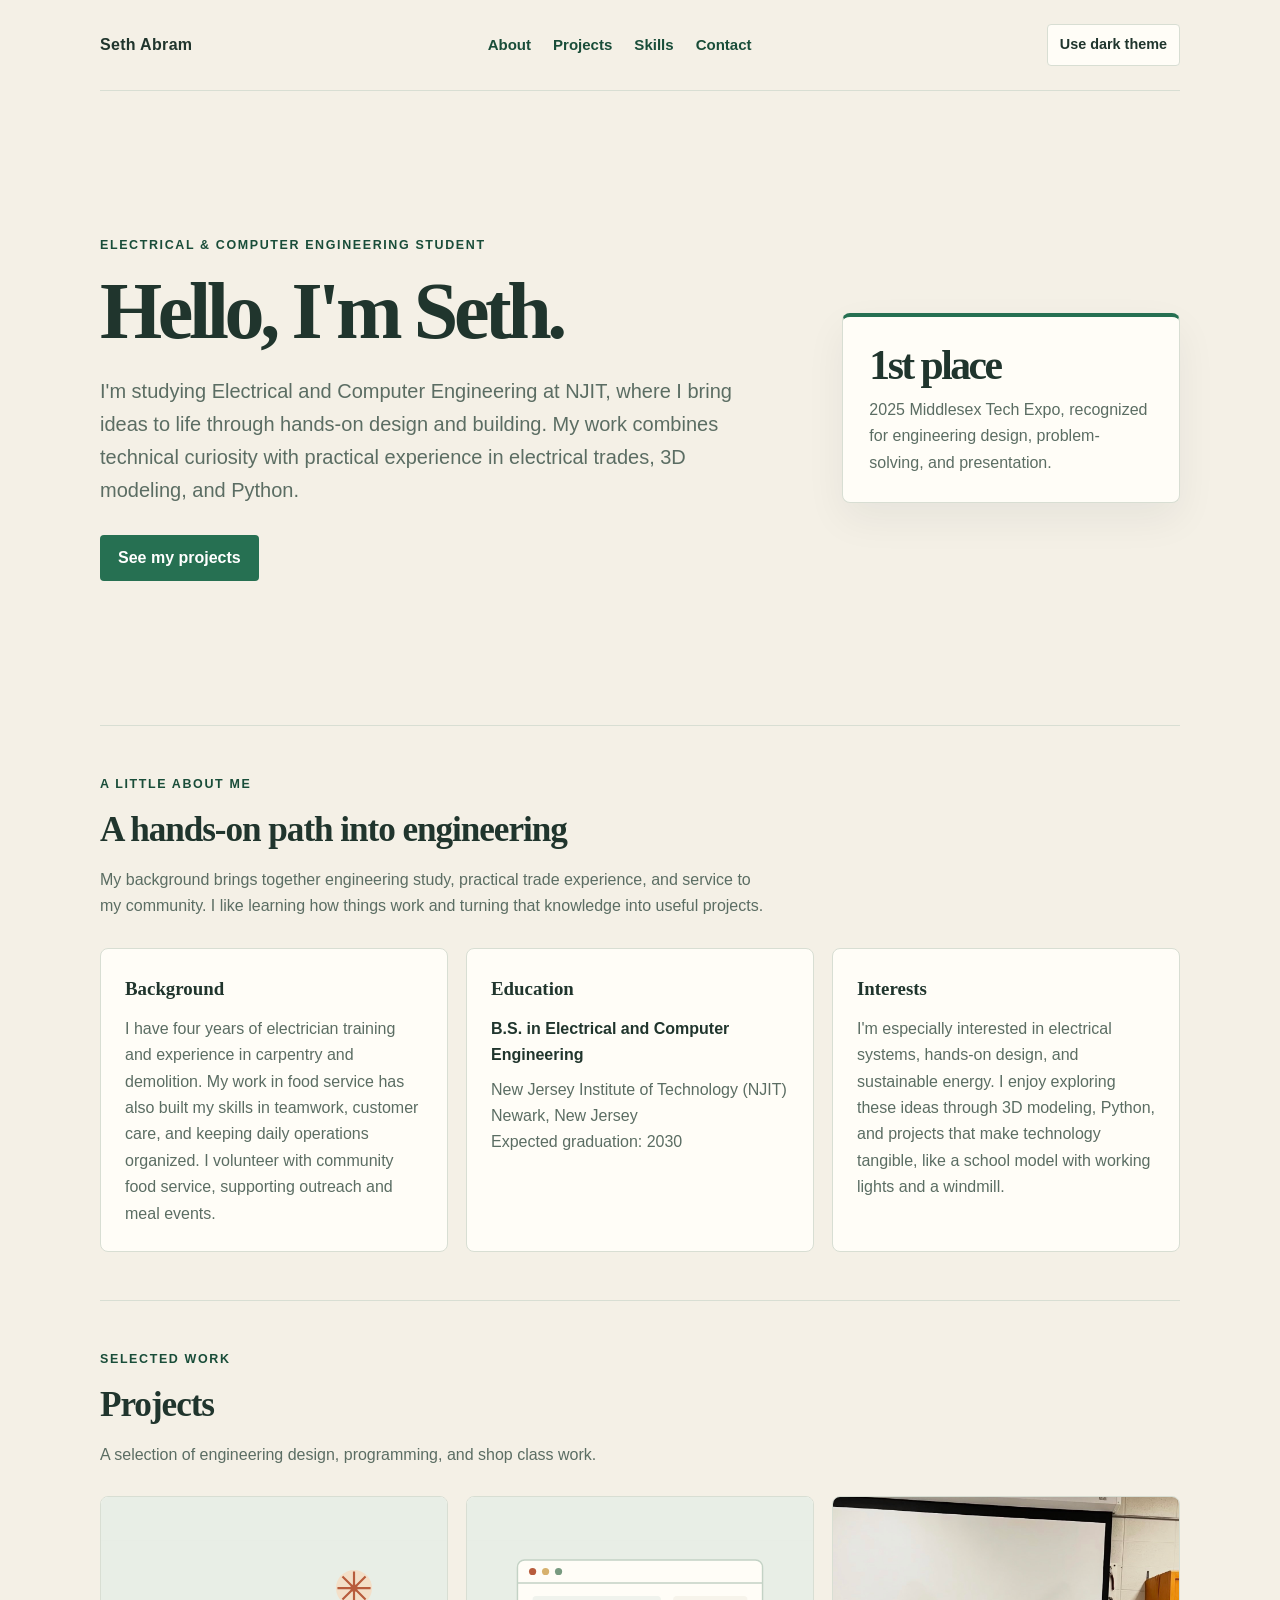
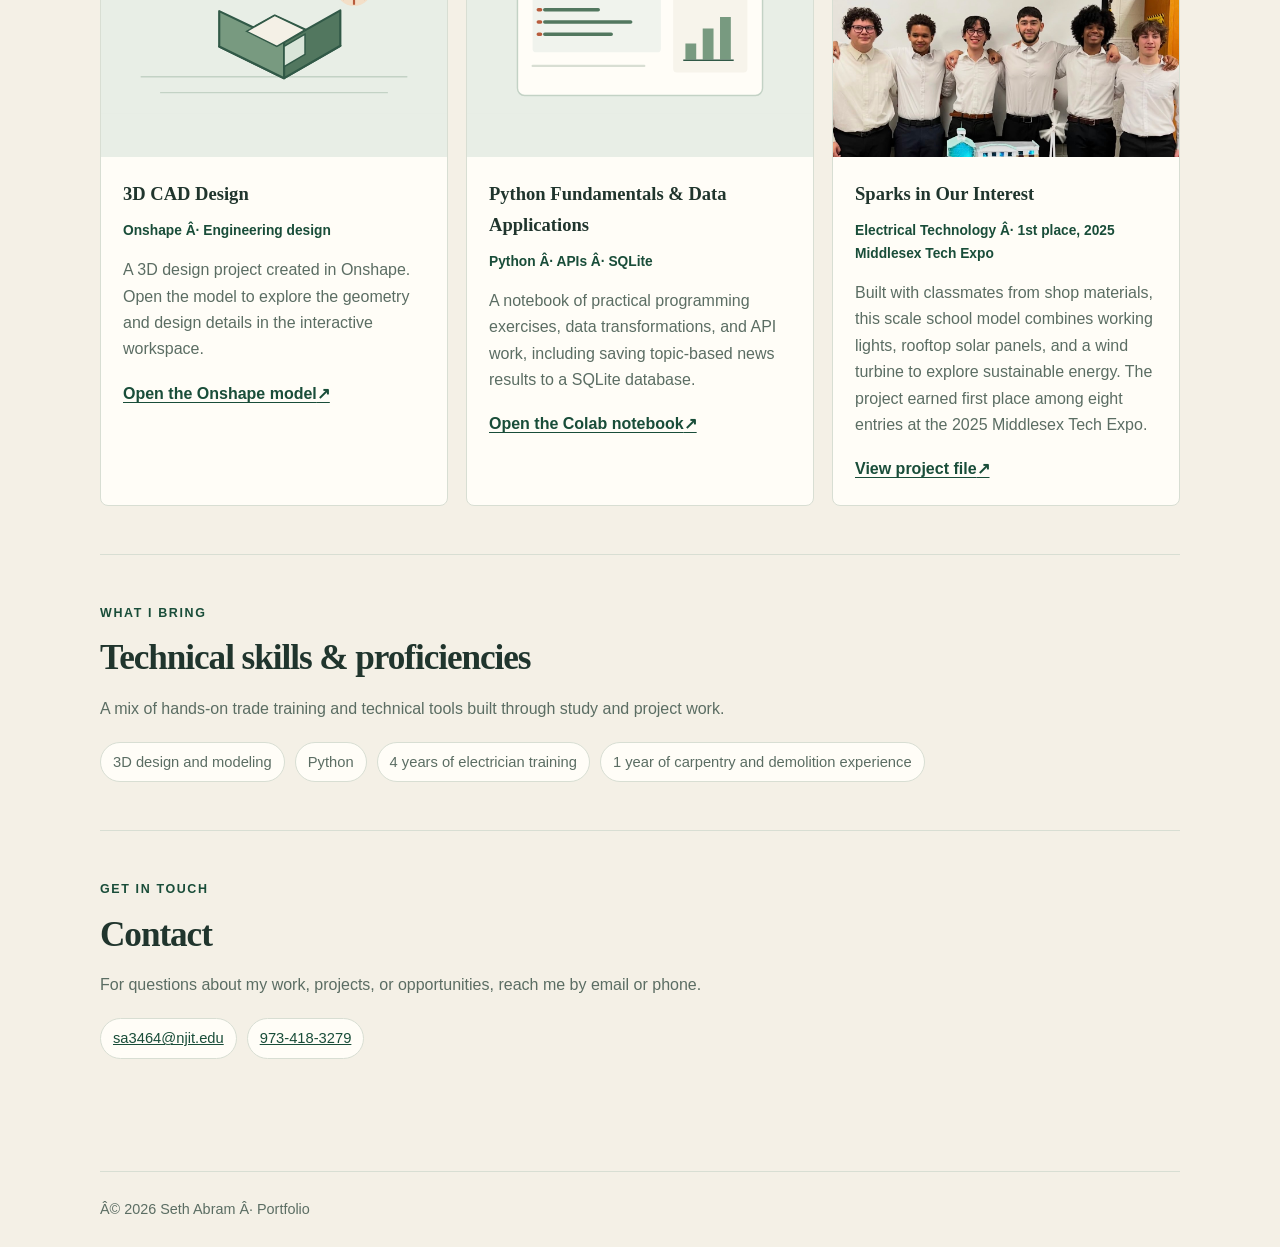
==== index.html @ 4473aa90 "Revert Add dedicated projects page" ====
﻿<!doctype html>
<html lang="en">
<head>
  <meta charset="utf-8">
  <meta name="viewport" content="width=device-width, initial-scale=1">
  <meta name="description" content="Seth Abram's portfolio: electrical and computer engineering, hands-on projects, and community work.">
  <title>Seth Abram | Engineering Portfolio</title>
  <link rel="stylesheet" href="styles.css">
</head>
<body>
  <div class="shell">
    <header>
      <a class="brand" href="#home">Seth Abram</a>
      <button class="menu-toggle" type="button" aria-controls="site-navigation" aria-expanded="false">
        <span class="menu-icon" aria-hidden="true"><span></span><span></span><span></span></span>
        <span class="menu-label">Menu</span>
      </button>
      <nav id="site-navigation" aria-label="Main navigation">
        <a href="#about">About</a>
        <a href="#project">Projects</a>
        <a href="#skills">Skills</a>
        <a href="#contact">Contact</a>
      </nav>
      <button class="theme-toggle" type="button" aria-pressed="false">Use dark theme</button>
    </header>

    <main id="home">
      <section class="hero" aria-labelledby="intro-title">
        <div>
          <p class="eyebrow">Electrical &amp; Computer Engineering Student</p>
          <h1 id="intro-title">Hello, I'm Seth.</h1>
          <p class="lead">I'm studying Electrical and Computer Engineering at NJIT, where I bring ideas to life through hands-on design and building. My work combines technical curiosity with practical experience in electrical trades, 3D modeling, and Python.</p>
          <a class="button" href="#project">See my projects</a>
        </div>
        <aside class="highlight" aria-label="Project award">
          <strong>1st place</strong>
          <p>2025 Middlesex Tech Expo, recognized for engineering design, problem-solving, and presentation.</p>
        </aside>
      </section>

      <section class="section" id="about" aria-labelledby="about-title">
        <p class="eyebrow">A little about me</p>
        <h2 id="about-title">A hands-on path into engineering</h2>
        <p class="section-intro">My background brings together engineering study, practical trade experience, and service to my community. I like learning how things work and turning that knowledge into useful projects.</p>
        <div class="about-grid">
          <article class="about-card">
            <h3>Background</h3>
            <p>I have four years of electrician training and experience in carpentry and demolition. My work in food service has also built my skills in teamwork, customer care, and keeping daily operations organized. I volunteer with community food service, supporting outreach and meal events.</p>
          </article>
          <article class="about-card">
            <h3>Education</h3>
            <p class="detail">B.S. in Electrical and Computer Engineering</p>
            <p>New Jersey Institute of Technology (NJIT)<br>Newark, New Jersey<br>Expected graduation: 2030</p>
          </article>
          <article class="about-card">
            <h3>Interests</h3>
            <p>I'm especially interested in electrical systems, hands-on design, and sustainable energy. I enjoy exploring these ideas through 3D modeling, Python, and projects that make technology tangible, like a school model with working lights and a windmill.</p>
          </article>
        </div>
      </section>

      <section class="section" id="project" aria-labelledby="project-title">
        <p class="eyebrow">Selected work</p>
        <h2 id="project-title">Projects</h2>
        <p class="section-intro">A selection of engineering design, programming, and shop class work.</p>
        <div class="project-grid">
          <article class="project">
            <figure class="project-visual">
              <svg viewBox="0 0 480 240" role="img" aria-labelledby="cad-art-title" xmlns="http://www.w3.org/2000/svg">
                <title id="cad-art-title">Illustrated 3D CAD model preview</title>
                <rect width="480" height="240" fill="#e8eee6"/>
                <path d="M55 189H425M82 211H398" stroke="#c3d2c5" stroke-width="2"/>
                <path d="m164 147 77-43 91 42-78 45z" fill="#b9cbbb" stroke="#315947" stroke-width="3" stroke-linejoin="round"/>
                <path d="m164 147 90 44v-50l-90-43z" fill="#789a80" stroke="#315947" stroke-width="3" stroke-linejoin="round"/>
                <path d="m254 191 78-45v-49l-78 44z" fill="#52775f" stroke="#315947" stroke-width="3" stroke-linejoin="round"/>
                <path d="m202 126 39-22 42 20-39 23z" fill="#f4f0e6" stroke="#315947" stroke-width="2"/>
                <path d="m254 147 29-17v28l-29 17z" fill="#d9e5d9" stroke="#315947" stroke-width="2"/>
                <circle cx="351" cy="66" r="25" fill="#f3dfc8"/>
                <path d="M351 43v46M328 66h46M335 50l32 32M367 50l-32 32" stroke="#b85c3c" stroke-width="3"/>
                <circle cx="351" cy="66" r="5" fill="#b85c3c"/>
              </svg>
            </figure>
            <div class="project-copy">
              <h3>3D CAD Design</h3>
              <span class="tag">Onshape Â· Engineering design</span>
              <p>A 3D design project created in Onshape. Open the model to explore the geometry and design details in the interactive workspace.</p>
              <a class="project-link" href="https://njit.onshape.com/documents/0aea7aea014eb0422e56f4d3/w/9cc1cb31d724f7c63276c599/e/1fc36db1c52118f32a6496ce" target="_blank" rel="noopener noreferrer">Open the Onshape model <span aria-hidden="true">&#8599;</span></a>
            </div>
          </article>

          <article class="project">
            <figure class="project-visual">
              <svg viewBox="0 0 480 240" role="img" aria-labelledby="python-art-title" xmlns="http://www.w3.org/2000/svg">
                <title id="python-art-title">Illustrated Python notebook preview</title>
                <rect width="480" height="240" fill="#e8eee6"/>
                <rect x="70" y="27" width="340" height="188" rx="10" fill="#fffdf7" stroke="#c3d2c5" stroke-width="2"/>
                <path d="M70 59h340" stroke="#c3d2c5" stroke-width="2"/>
                <circle cx="91" cy="43" r="5" fill="#b85c3c"/><circle cx="109" cy="43" r="5" fill="#d7b16d"/><circle cx="127" cy="43" r="5" fill="#789a80"/>
                <rect x="91" y="77" width="178" height="78" rx="5" fill="#f0f3ed"/>
                <path d="M108 96h74M108 113h119M108 130h92" stroke="#52775f" stroke-width="5" stroke-linecap="round"/>
                <path d="M99 96h3M99 113h3M99 130h3" stroke="#b85c3c" stroke-width="5" stroke-linecap="round"/>
                <rect x="286" y="77" width="103" height="106" rx="5" fill="#f7f4eb"/>
                <path d="M303 165v-22h15v22M327 165v-43h15v43M351 165v-59h15v59" fill="#789a80"/>
                <path d="M300 166h70" stroke="#315947" stroke-width="2"/>
                <path d="M91 174h155" stroke="#d8ded3" stroke-width="3" stroke-linecap="round"/>
              </svg>
            </figure>
            <div class="project-copy">
              <h3>Python Fundamentals &amp; Data Applications</h3>
              <span class="tag">Python Â· APIs Â· SQLite</span>
              <p>A notebook of practical programming exercises, data transformations, and API work, including saving topic-based news results to a SQLite database.</p>
              <a class="project-link" href="https://colab.research.google.com/drive/19fRnEFeNv5ZPYm5_3ECFX3wJeFePKDI2" target="_blank" rel="noopener noreferrer">Open the Colab notebook <span aria-hidden="true">&#8599;</span></a>
            </div>
          </article>

          <article class="project">
            <figure class="project-visual">
              <img src="assets/sparks-in-our-interest.jpg" alt="Students standing with their scale school model, which includes working lights, rooftop solar panels, and a wind turbine." loading="lazy" decoding="async">
            </figure>
            <div class="project-copy">
              <h3>Sparks in Our Interest</h3>
              <span class="tag">Electrical Technology Â· 1st place, 2025 Middlesex Tech Expo</span>
              <p>Built with classmates from shop materials, this scale school model combines working lights, rooftop solar panels, and a wind turbine to explore sustainable energy. The project earned first place among eight entries at the 2025 Middlesex Tech Expo.</p>
              <a class="project-link" href="https://drive.google.com/file/d/19LQHEqdbEwi-O47jrmDjEgJBhbJyBkG-/view?usp=sharing" target="_blank" rel="noopener noreferrer">View project file <span aria-hidden="true">&#8599;</span></a>
            </div>
          </article>
        </div>
      </section>
      <section class="section" id="skills" aria-labelledby="skills-title">
        <p class="eyebrow">What I bring</p>
        <h2 id="skills-title">Technical skills &amp; proficiencies</h2>
        <p class="section-intro">A mix of hands-on trade training and technical tools built through study and project work.</p>
        <ul class="skills">
          <li>3D design and modeling</li>
          <li>Python</li>
          <li>4 years of electrician training</li>
          <li>1 year of carpentry and demolition experience</li>
        </ul>
      </section>

      <section class="section" id="contact" aria-labelledby="contact-title">
        <p class="eyebrow">Get in touch</p>
        <h2 id="contact-title">Contact</h2>
        <p class="section-intro">For questions about my work, projects, or opportunities, reach me by email or phone.</p>
        <ul class="skills" aria-label="Contact details">
          <li><a href="mailto:sa3464@njit.edu">sa3464@njit.edu</a></li>
          <li><a href="tel:+19734183279">973-418-3279</a></li>
        </ul>
      </section>
    </main>

    <footer>
      <p>Â© <span id="year">2026</span> Seth Abram Â· Portfolio</p>
    </footer>
  </div>
  <script>
    const siteHeader = document.querySelector("header");
    const menuToggle = document.querySelector(".menu-toggle");
    const siteNavigation = document.getElementById("site-navigation");
    const menuLabel = document.querySelector(".menu-label");
    const themeToggle = document.querySelector(".theme-toggle");
    const root = document.documentElement;
    const mobileLayout = window.matchMedia("(max-width: 720px)");

    document.getElementById("year").textContent = new Date().getFullYear();

    siteHeader.classList.add("menu-enhanced");
    menuToggle.addEventListener("click", () => {
      const isOpen = siteHeader.classList.toggle("menu-open");
      menuToggle.setAttribute("aria-expanded", String(isOpen));
      menuLabel.textContent = isOpen ? "Close menu" : "Menu";
    });
    siteNavigation.addEventListener("click", (event) => {
      if (event.target.closest("a") && mobileLayout.matches) {
        siteHeader.classList.remove("menu-open");
        menuToggle.setAttribute("aria-expanded", "false");
        menuLabel.textContent = "Menu";
        menuToggle.focus();
      }
    });
    document.addEventListener("keydown", (event) => {
      if (event.key === "Escape" && siteHeader.classList.contains("menu-open")) {
        siteHeader.classList.remove("menu-open");
        menuToggle.setAttribute("aria-expanded", "false");
        menuLabel.textContent = "Menu";
        menuToggle.focus();
      }
    });

    const setTheme = (theme) => {
      const isDark = theme === "dark";
      root.dataset.theme = isDark ? "dark" : "light";
      themeToggle.setAttribute("aria-pressed", String(isDark));
      themeToggle.textContent = isDark ? "Use light theme" : "Use dark theme";
    };
    try {
      const savedTheme = localStorage.getItem("portfolio-theme");
      if (savedTheme === "dark" || savedTheme === "light") setTheme(savedTheme);
    } catch {
      // Theme switching still works when browser storage is unavailable.
    }
    themeToggle.addEventListener("click", () => {
      const nextTheme = root.dataset.theme === "dark" ? "light" : "dark";
      setTheme(nextTheme);
      try {
        localStorage.setItem("portfolio-theme", nextTheme);
      } catch {
        // Keep the selected theme for this page view if storage is unavailable.
      }
    });
  </script>
</body>
</html>
---- styles.css ----
﻿    :root {
      color-scheme: light;
      --paper: #f4f0e6;
      --ink: #20352d;
      --muted: #5b6d63;
      --accent: #267052;
      --accent-dark: #194d39;
      --line: #d8ded3;
      --card: #fffdf7;
      --focus: #98472e;
      font-family: Arial, Helvetica, sans-serif;
    }

    * { box-sizing: border-box; }

    html { scroll-behavior: smooth; }

    body {
      margin: 0;
      background: var(--paper);
      color: var(--ink);
      line-height: 1.65;
    }

    a { color: var(--accent-dark); }
    a:hover { color: var(--focus); }
    a:focus-visible { outline: 3px solid var(--focus); outline-offset: 4px; }

    .shell { width: min(1080px, calc(100% - 40px)); margin-inline: auto; }

    header {
      display: flex;
      align-items: center;
      justify-content: space-between;
      gap: 24px;
      padding-block: 24px;
      border-bottom: 1px solid var(--line);
    }

    .brand {
      color: var(--ink);
      font-size: 1rem;
      font-weight: 750;
      letter-spacing: .02em;
      text-decoration: none;
    }

    nav { display: flex; flex-wrap: wrap; gap: 22px; }
    nav a { font-size: .94rem; font-weight: 650; text-decoration: none; }

    main { padding-bottom: 64px; }

    .hero {
      display: grid;
      grid-template-columns: minmax(0, 1.45fr) minmax(220px, .75fr);
      align-items: center;
      gap: clamp(36px, 7vw, 92px);
      padding-block: clamp(72px, 12vw, 144px);
    }

    .eyebrow {
      margin: 0 0 14px;
      color: var(--accent-dark);
      font-size: .78rem;
      font-weight: 800;
      letter-spacing: .13em;
      text-transform: uppercase;
    }

    h1, h2, h3, p { margin-top: 0; }
    h1, h2, h3, .highlight strong { font-family: Georgia, "Times New Roman", serif; }
    h1 { max-width: 740px; margin-bottom: 22px; font-size: clamp(2.5rem, 7vw, 5rem); line-height: 1.04; letter-spacing: -.055em; }
    h2 { margin-bottom: 16px; font-size: clamp(1.6rem, 3vw, 2.2rem); line-height: 1.2; letter-spacing: -.03em; }
    .lead { max-width: 680px; margin-bottom: 28px; color: var(--muted); font-size: clamp(1.08rem, 2vw, 1.25rem); }

    .button {
      display: inline-flex;
      align-items: center;
      min-height: 46px;
      padding: 10px 18px;
      border-radius: 4px;
      background: var(--accent);
      color: white;
      font-weight: 700;
      text-decoration: none;
    }

    .button:hover { background: var(--accent-dark); color: white; }

    .highlight {
      padding: 26px;
      border: 1px solid var(--line);
      border-top: 4px solid var(--accent);
      border-radius: 8px;
      background: var(--card);
      box-shadow: 0 16px 40px rgb(23 42 53 / 6%);
    }

    .highlight strong { display: block; margin-bottom: 8px; font-size: 2.6rem; line-height: 1.1; letter-spacing: -.06em; }
    .highlight p { margin-bottom: 0; color: var(--muted); }

    .section { padding-block: 48px; border-top: 1px solid var(--line); }
    .section-intro { max-width: 670px; color: var(--muted); }

    .about-grid {
      display: grid;
      grid-template-columns: repeat(3, minmax(0, 1fr));
      gap: 18px;
      margin-top: 28px;
    }

    .about-card {
      padding: 24px;
      border: 1px solid var(--line);
      border-radius: 8px;
      background: var(--card);
    }

    .about-card h3 { margin-bottom: 12px; font-size: 1.18rem; }
    .about-card p { margin-bottom: 0; color: var(--muted); }
    .about-card .detail { margin-bottom: 8px; color: var(--ink); font-weight: 700; }

    .project-grid {
      display: grid;
      grid-template-columns: repeat(3, minmax(0, 1fr));
      gap: 18px;
      margin-top: 28px;
    }

    .project {
      overflow: hidden;
      border: 1px solid var(--line);
      border-radius: 8px;
      background: var(--card);
    }

    .project-visual {
      display: grid;
      height: 260px;
      margin: 0;
      place-items: center;
      overflow: hidden;
      background: #e8eee6;
    }

    .project-visual svg { display: block; width: 100%; height: 100%; }
    .project-visual img { display: block; width: 100%; height: 100%; object-fit: contain; }
    .project-copy { padding: 22px; }
    .project h3 { margin: 0; font-size: 1.16rem; }
    .project p { margin: 14px 0 0; color: var(--muted); }
    .tag { display: inline-block; margin-top: 10px; color: var(--accent-dark); font-size: .86rem; font-weight: 700; }
    .project-link { display: inline-flex; margin-top: 18px; font-weight: 700; text-underline-offset: 3px; }

    .skills { display: flex; flex-wrap: wrap; gap: 10px; margin: 20px 0 0; padding: 0; list-style: none; }
    .skills li { padding: 7px 12px; border: 1px solid var(--line); border-radius: 999px; background: var(--card); color: var(--muted); font-size: .92rem; }

    footer { padding-block: 26px; border-top: 1px solid var(--line); color: var(--muted); font-size: .9rem; }
    footer p { margin: 0; }

    @media (max-width: 720px) {
      header { align-items: flex-start; flex-direction: column; }
      nav { gap: 16px; }
      .hero { grid-template-columns: 1fr; padding-block: 72px; }
      .highlight { max-width: 360px; }
      .about-grid { grid-template-columns: 1fr; }
      .project-grid { grid-template-columns: 1fr; }
    }

    @media (prefers-reduced-motion: reduce) {
      html { scroll-behavior: auto; }
    }

:root[data-theme="dark"] {
  color-scheme: dark;
  --paper: #18231f;
  --ink: #f1eee5;
  --muted: #b3c1b7;
  --accent: #356d50;
  --accent-dark: #bbddc8;
  --line: #3b4a42;
  --card: #222f29;
  --focus: #e89a79;
}


.menu-toggle, .theme-toggle {
  display: inline-flex;
  align-items: center;
  justify-content: center;
  gap: 8px;
  min-height: 42px;
  padding: 8px 12px;
  border: 1px solid var(--line);
  border-radius: 4px;
  background: var(--card);
  color: var(--ink);
  font: inherit;
  font-size: .9rem;
  font-weight: 700;
  cursor: pointer;
}

.menu-toggle { display: none; }
.menu-toggle:hover, .theme-toggle:hover { border-color: var(--accent); }
.menu-icon { display: grid; gap: 4px; width: 17px; }
.menu-icon span { display: block; height: 2px; border-radius: 2px; background: currentColor; }

@media (max-width: 720px) {
  header { align-items: center; flex-direction: row; flex-wrap: wrap; gap: 16px; }
  .menu-enhanced .menu-toggle { display: inline-flex; }
  .menu-enhanced:not(.menu-open) nav { display: none; }
  nav { flex-basis: 100%; flex-direction: column; gap: 0; }
  nav a { padding: 10px 0; border-top: 1px solid var(--line); }
}
button:focus-visible { outline: 3px solid var(--focus); outline-offset: 4px; }
:root[data-theme="dark"] .button:hover { color: var(--paper); }
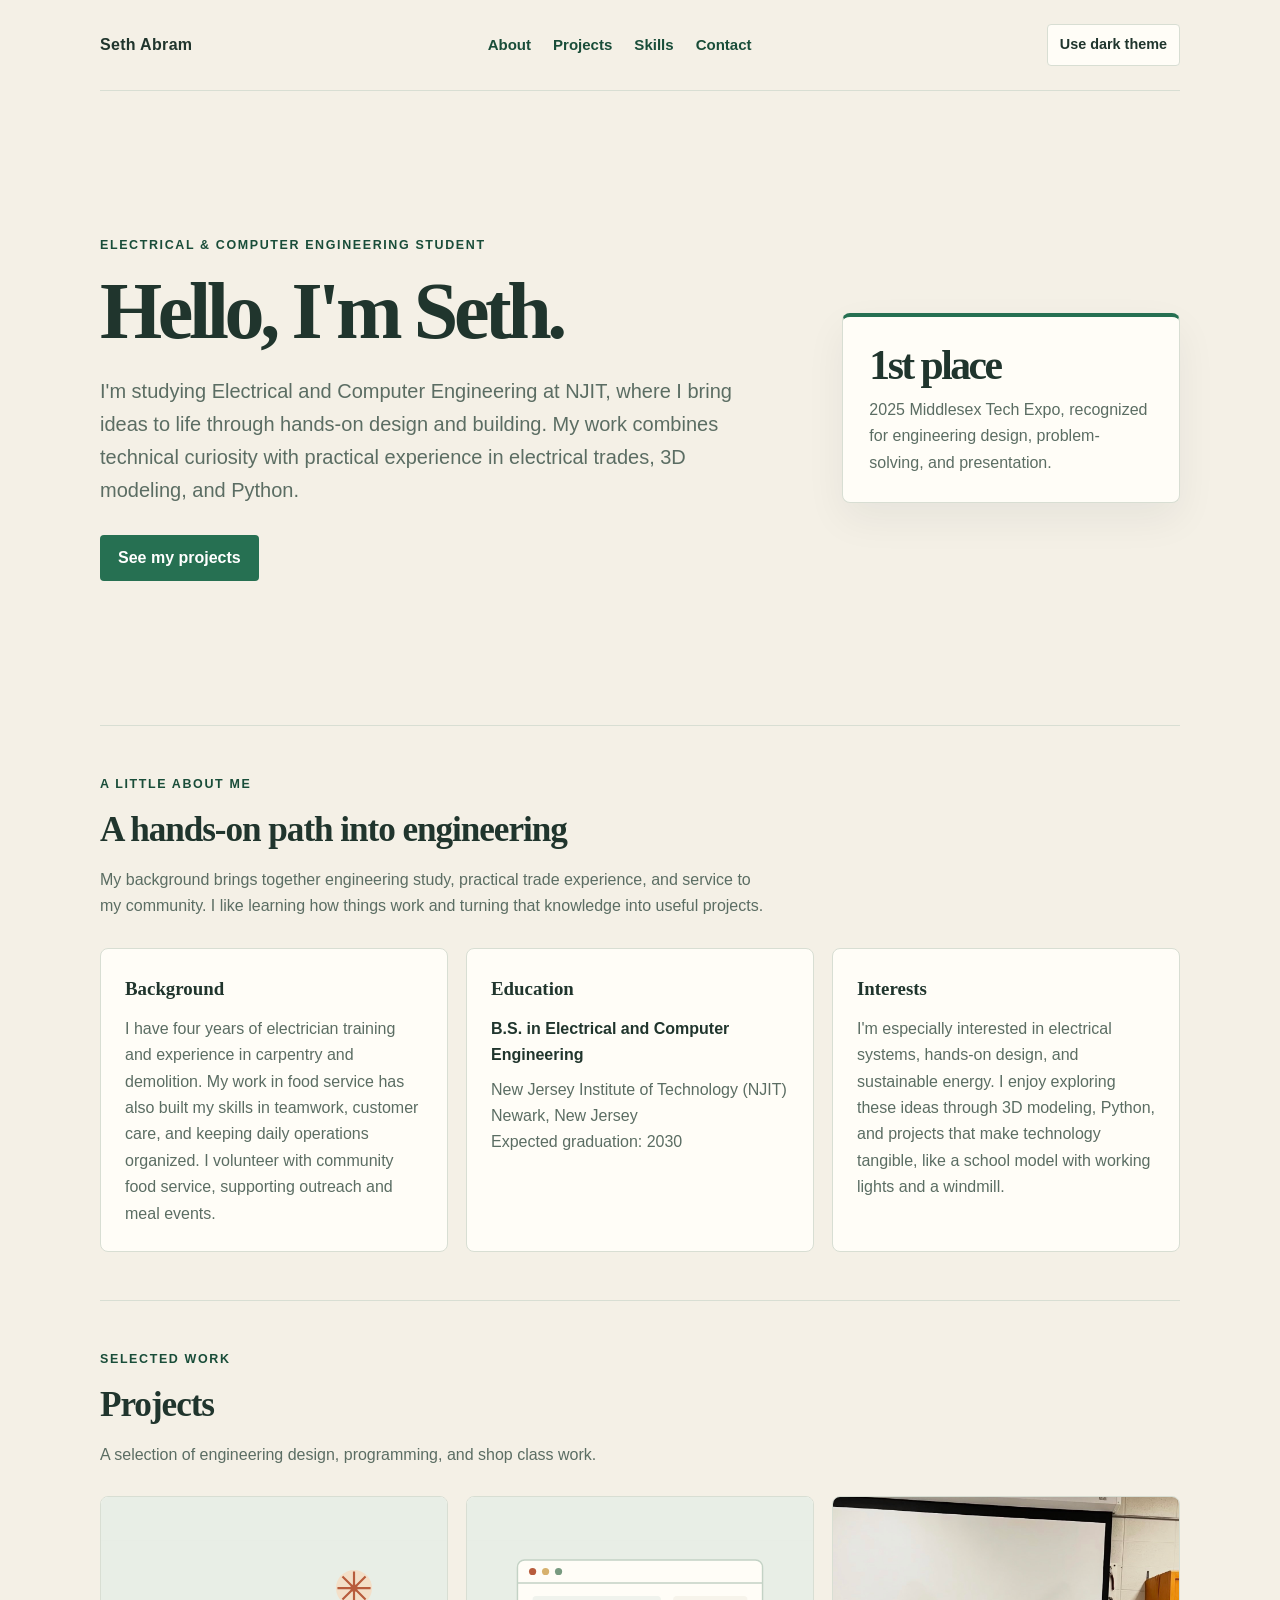
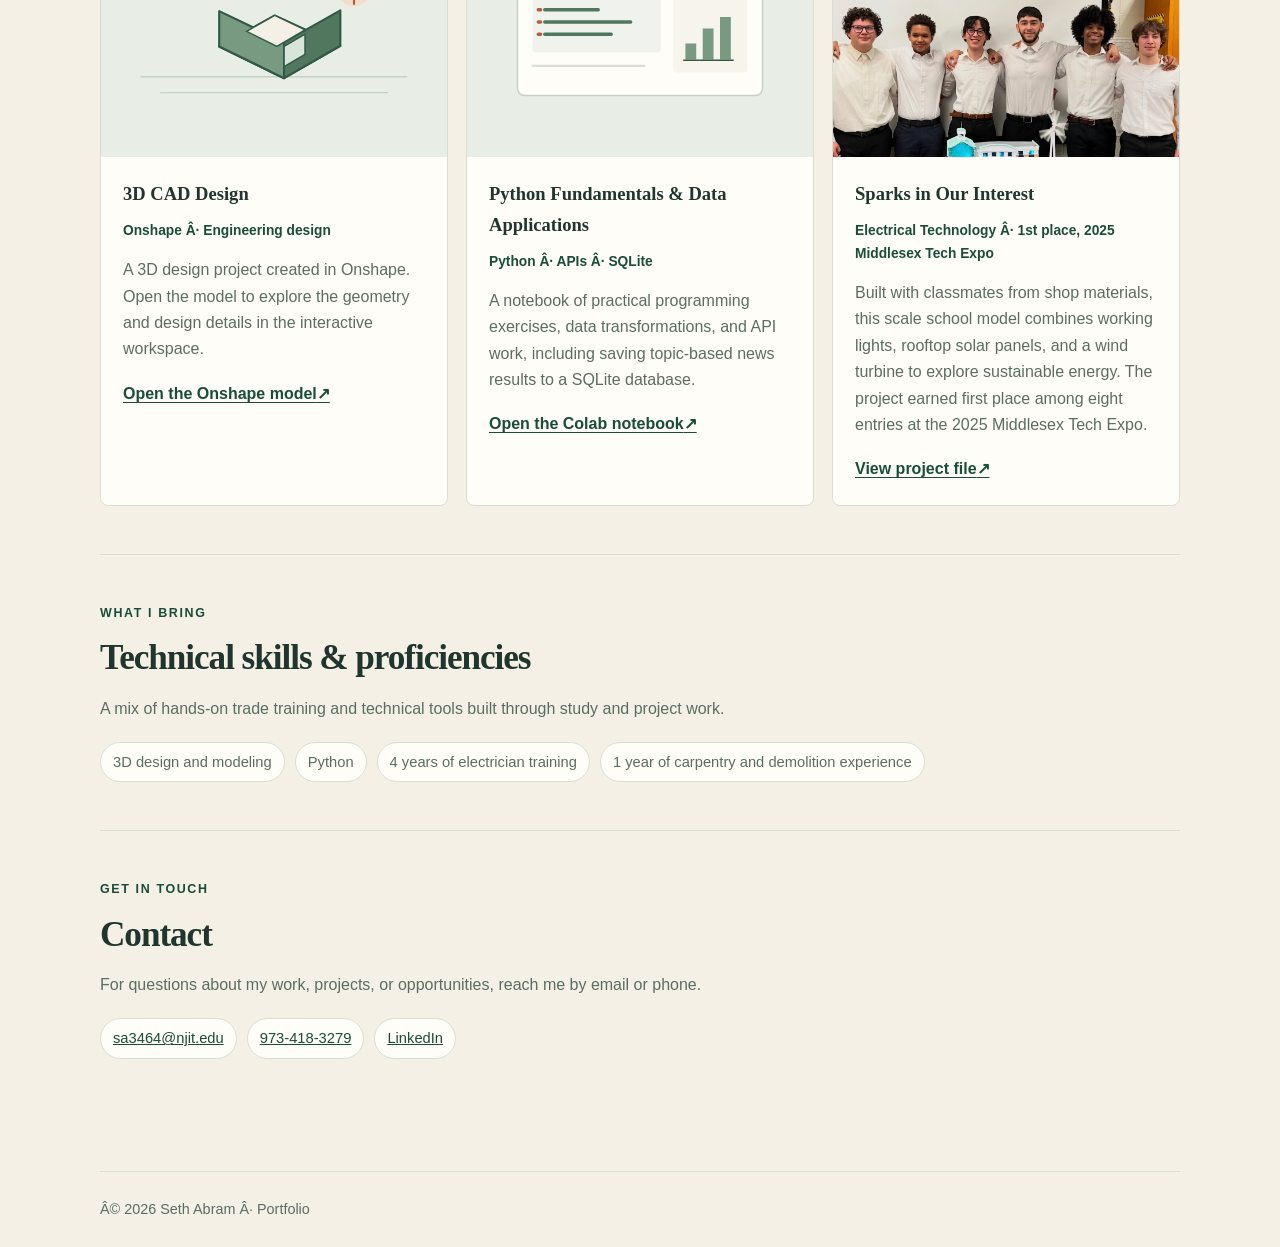
==== commit 5349e61f: "Add LinkedIn contact link" ====
--- a/index.html
+++ b/index.html
@@ -145,6 +145,7 @@
         <ul class="skills" aria-label="Contact details">
           <li><a href="mailto:sa3464@njit.edu">sa3464@njit.edu</a></li>
           <li><a href="tel:+19734183279">973-418-3279</a></li>
+          <li><a href="https://www.linkedin.com/in/seth-abram-7b9298439/" target="_blank" rel="noopener noreferrer">LinkedIn</a></li>
         </ul>
       </section>
     </main>
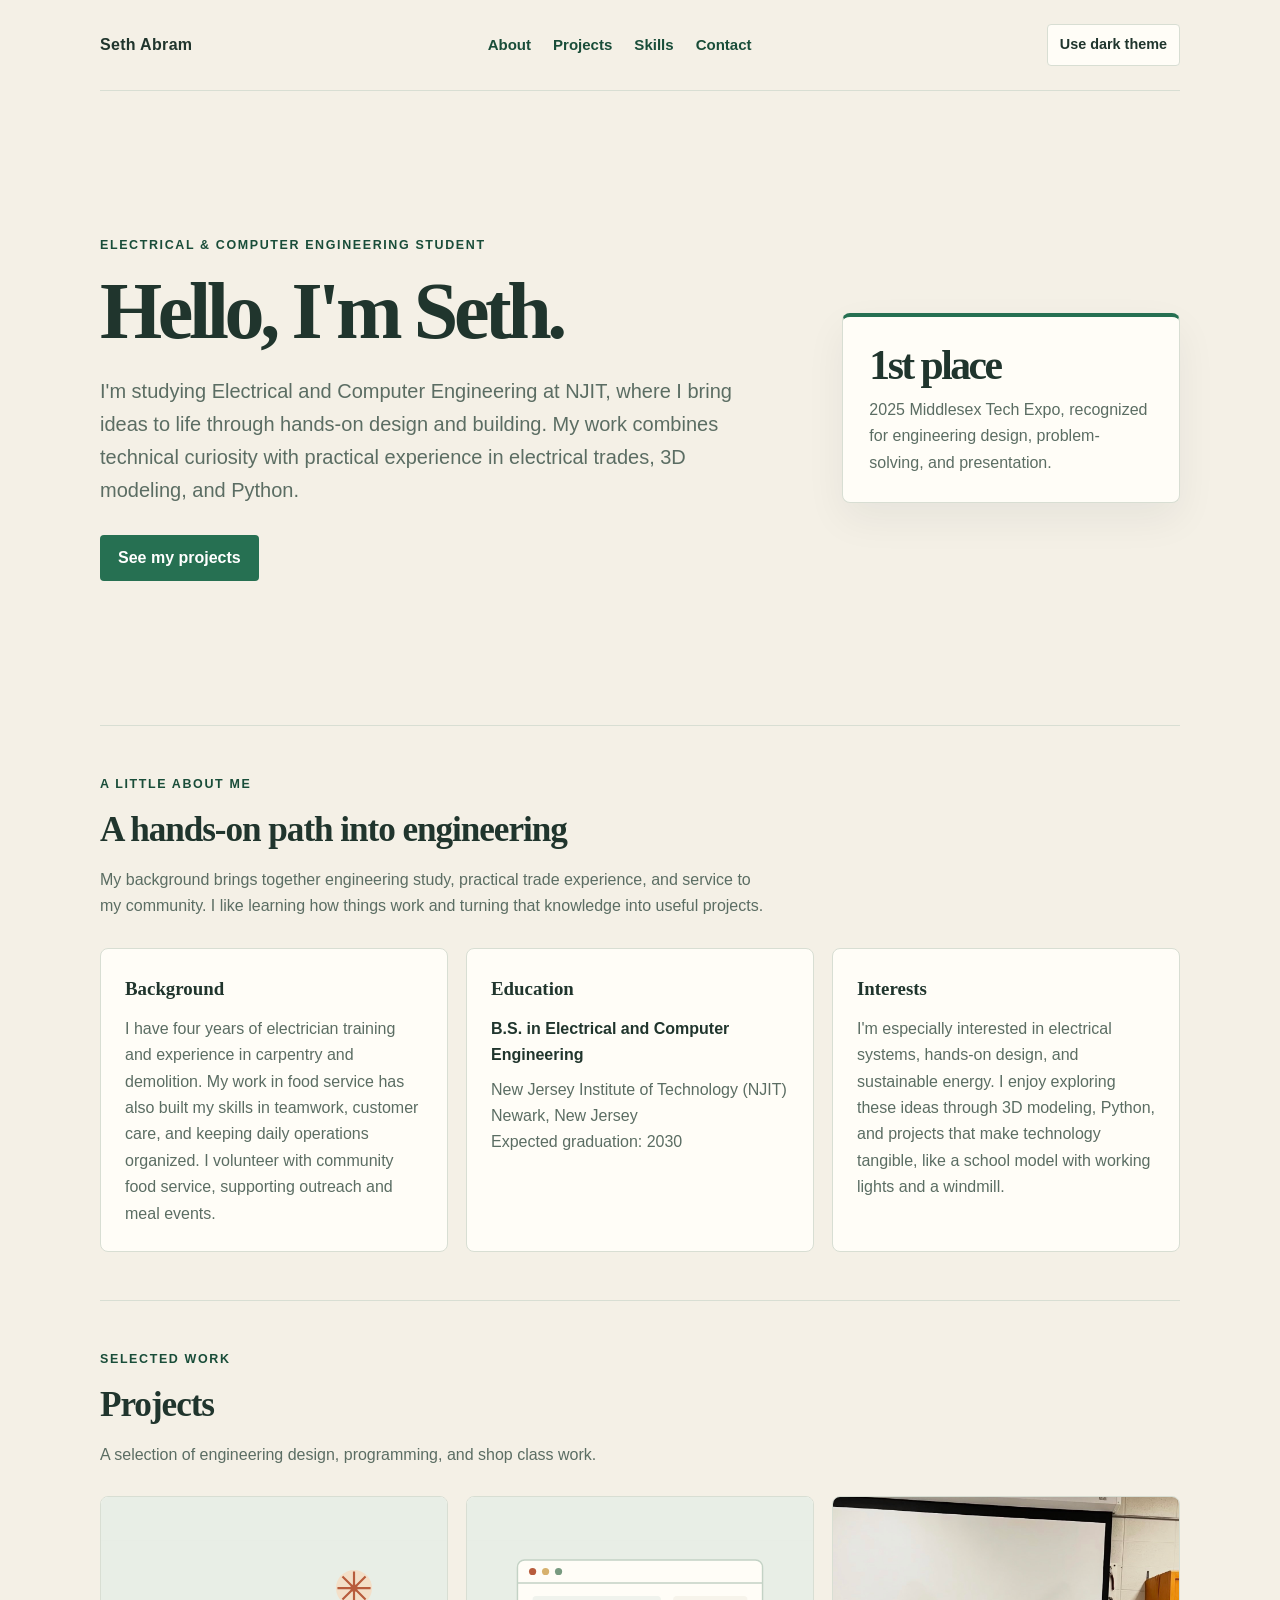
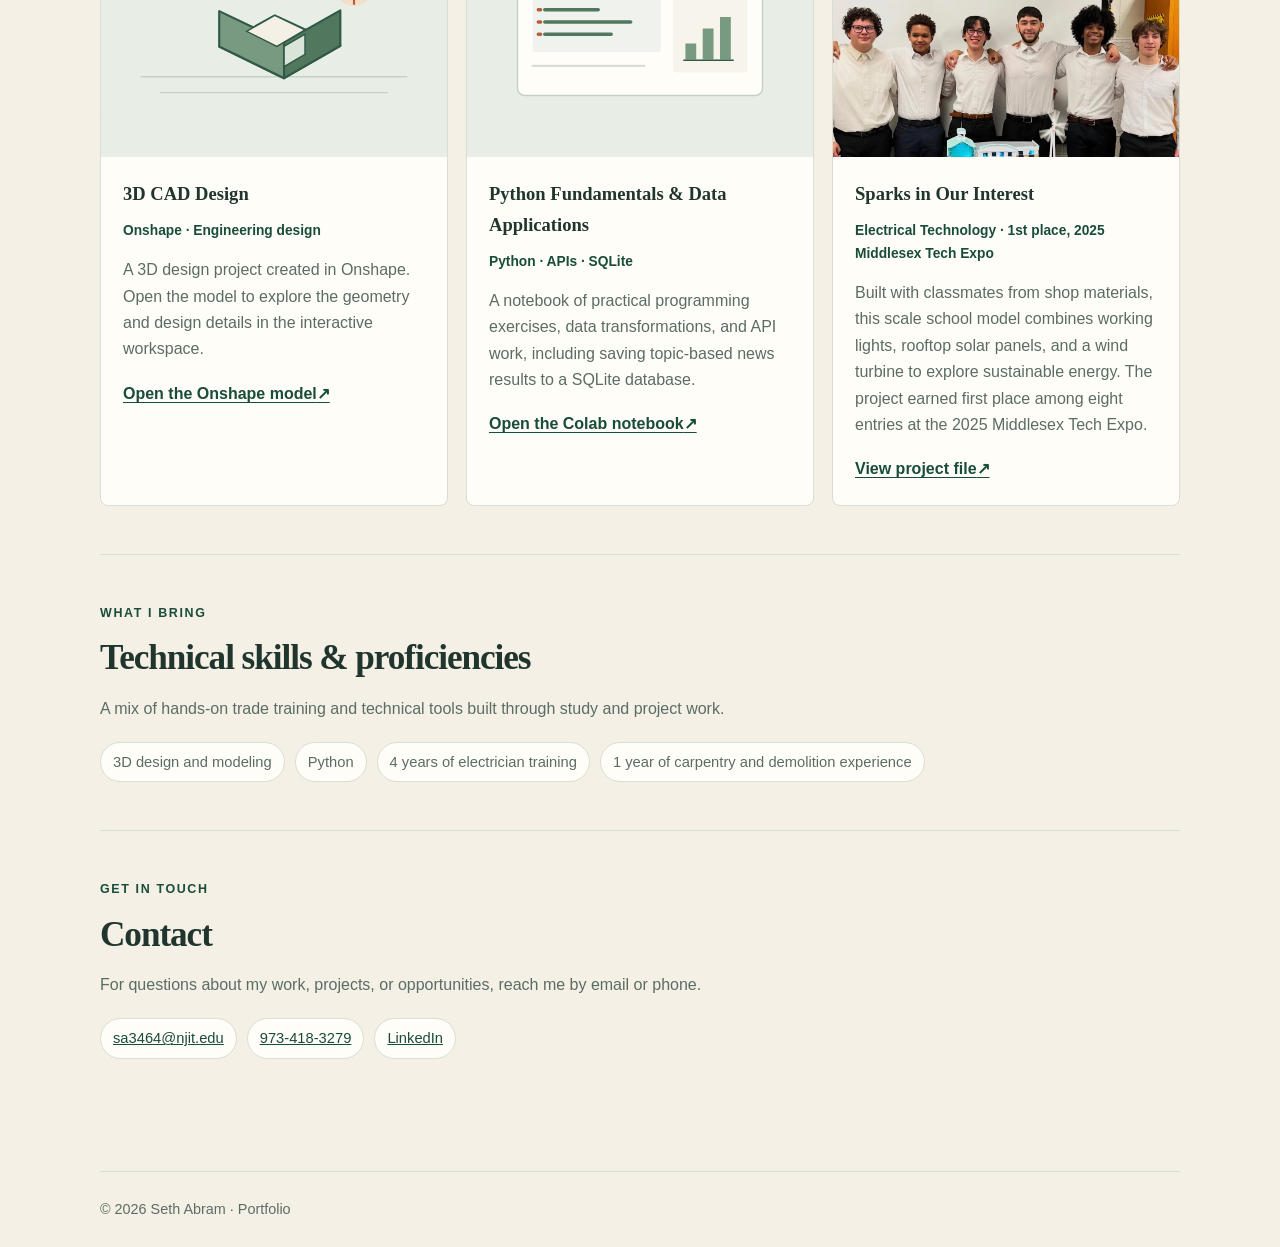
==== commit 6af48f99: "Fix garbled punctuation on portfolio site" ====
--- a/index.html
+++ b/index.html
@@ -82,7 +82,7 @@
             </figure>
             <div class="project-copy">
               <h3>3D CAD Design</h3>
-              <span class="tag">Onshape Â· Engineering design</span>
+              <span class="tag">Onshape · Engineering design</span>
               <p>A 3D design project created in Onshape. Open the model to explore the geometry and design details in the interactive workspace.</p>
               <a class="project-link" href="https://njit.onshape.com/documents/0aea7aea014eb0422e56f4d3/w/9cc1cb31d724f7c63276c599/e/1fc36db1c52118f32a6496ce" target="_blank" rel="noopener noreferrer">Open the Onshape model <span aria-hidden="true">&#8599;</span></a>
             </div>
@@ -107,7 +107,7 @@
             </figure>
             <div class="project-copy">
               <h3>Python Fundamentals &amp; Data Applications</h3>
-              <span class="tag">Python Â· APIs Â· SQLite</span>
+              <span class="tag">Python · APIs · SQLite</span>
               <p>A notebook of practical programming exercises, data transformations, and API work, including saving topic-based news results to a SQLite database.</p>
               <a class="project-link" href="https://colab.research.google.com/drive/19fRnEFeNv5ZPYm5_3ECFX3wJeFePKDI2" target="_blank" rel="noopener noreferrer">Open the Colab notebook <span aria-hidden="true">&#8599;</span></a>
             </div>
@@ -119,7 +119,7 @@
             </figure>
             <div class="project-copy">
               <h3>Sparks in Our Interest</h3>
-              <span class="tag">Electrical Technology Â· 1st place, 2025 Middlesex Tech Expo</span>
+              <span class="tag">Electrical Technology · 1st place, 2025 Middlesex Tech Expo</span>
               <p>Built with classmates from shop materials, this scale school model combines working lights, rooftop solar panels, and a wind turbine to explore sustainable energy. The project earned first place among eight entries at the 2025 Middlesex Tech Expo.</p>
               <a class="project-link" href="https://drive.google.com/file/d/19LQHEqdbEwi-O47jrmDjEgJBhbJyBkG-/view?usp=sharing" target="_blank" rel="noopener noreferrer">View project file <span aria-hidden="true">&#8599;</span></a>
             </div>
@@ -151,7 +151,7 @@
     </main>
 
     <footer>
-      <p>Â© <span id="year">2026</span> Seth Abram Â· Portfolio</p>
+      <p>© <span id="year">2026</span> Seth Abram · Portfolio</p>
     </footer>
   </div>
   <script>
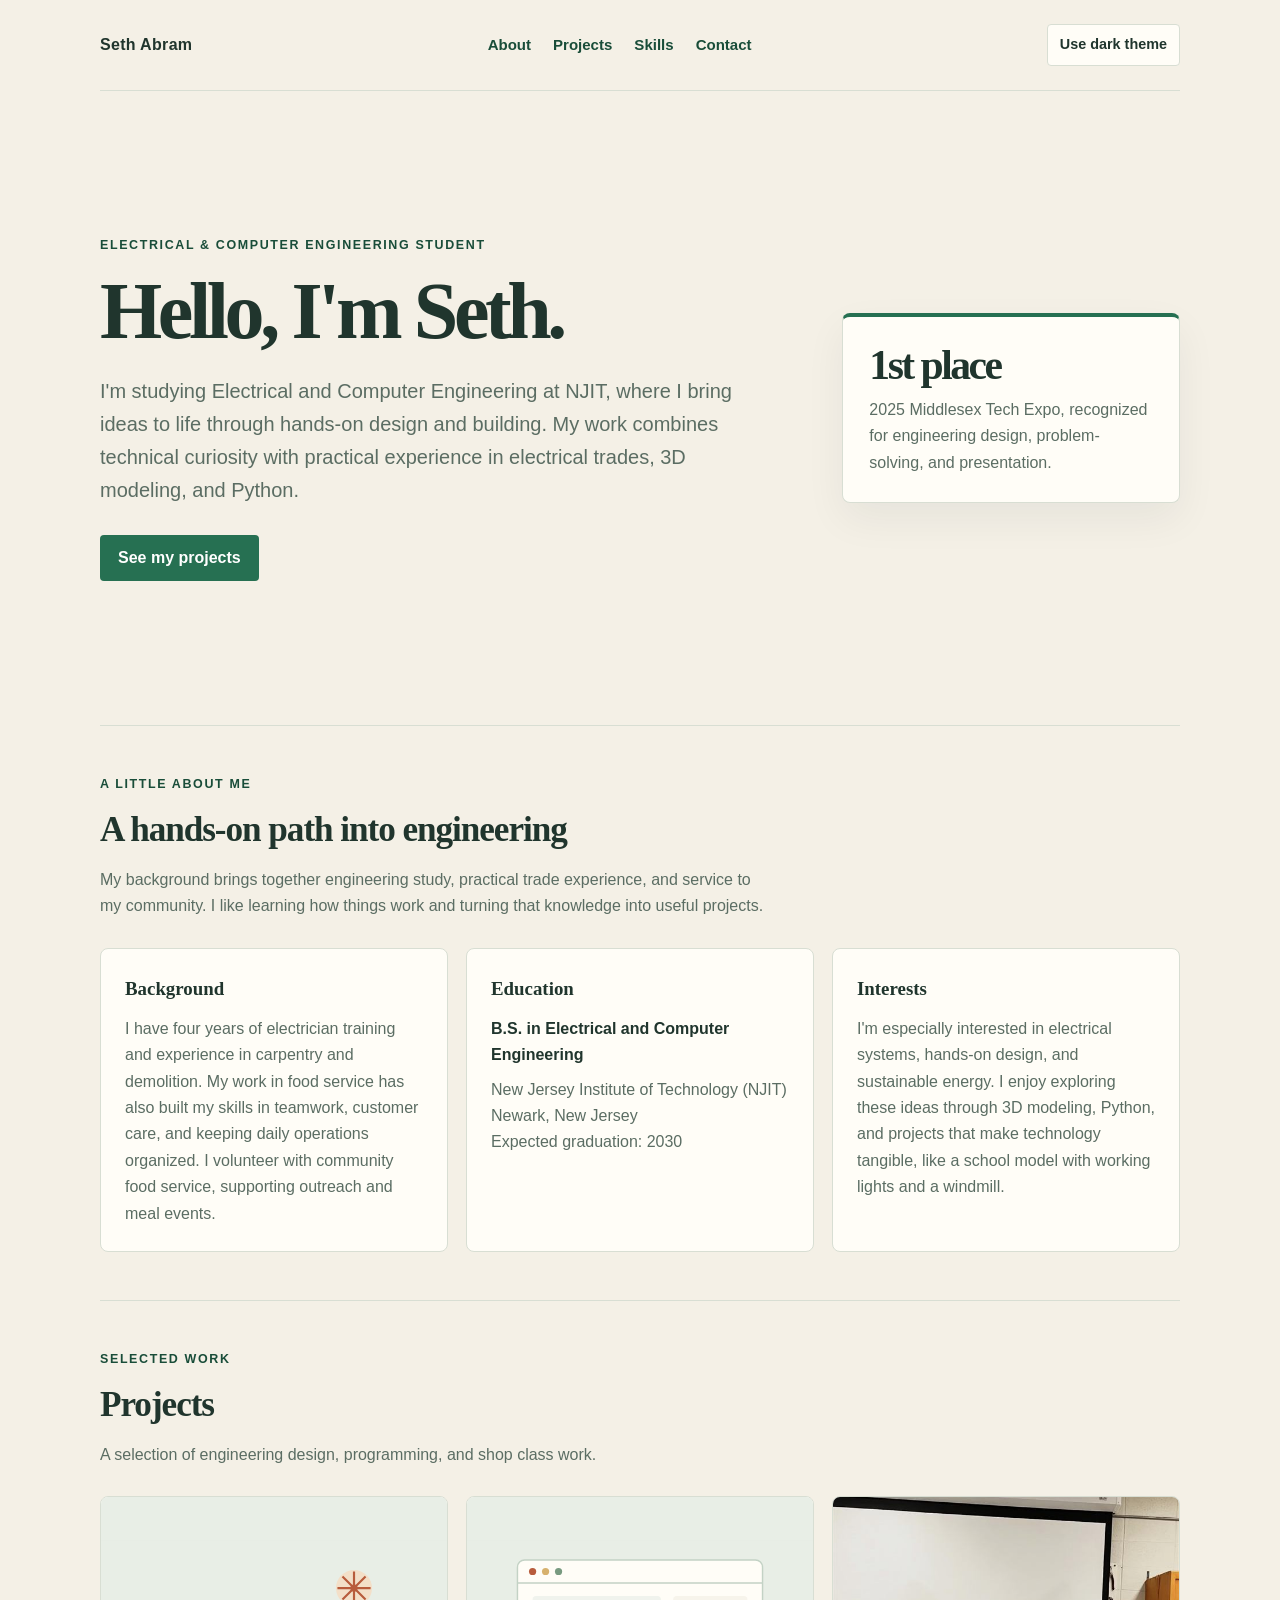
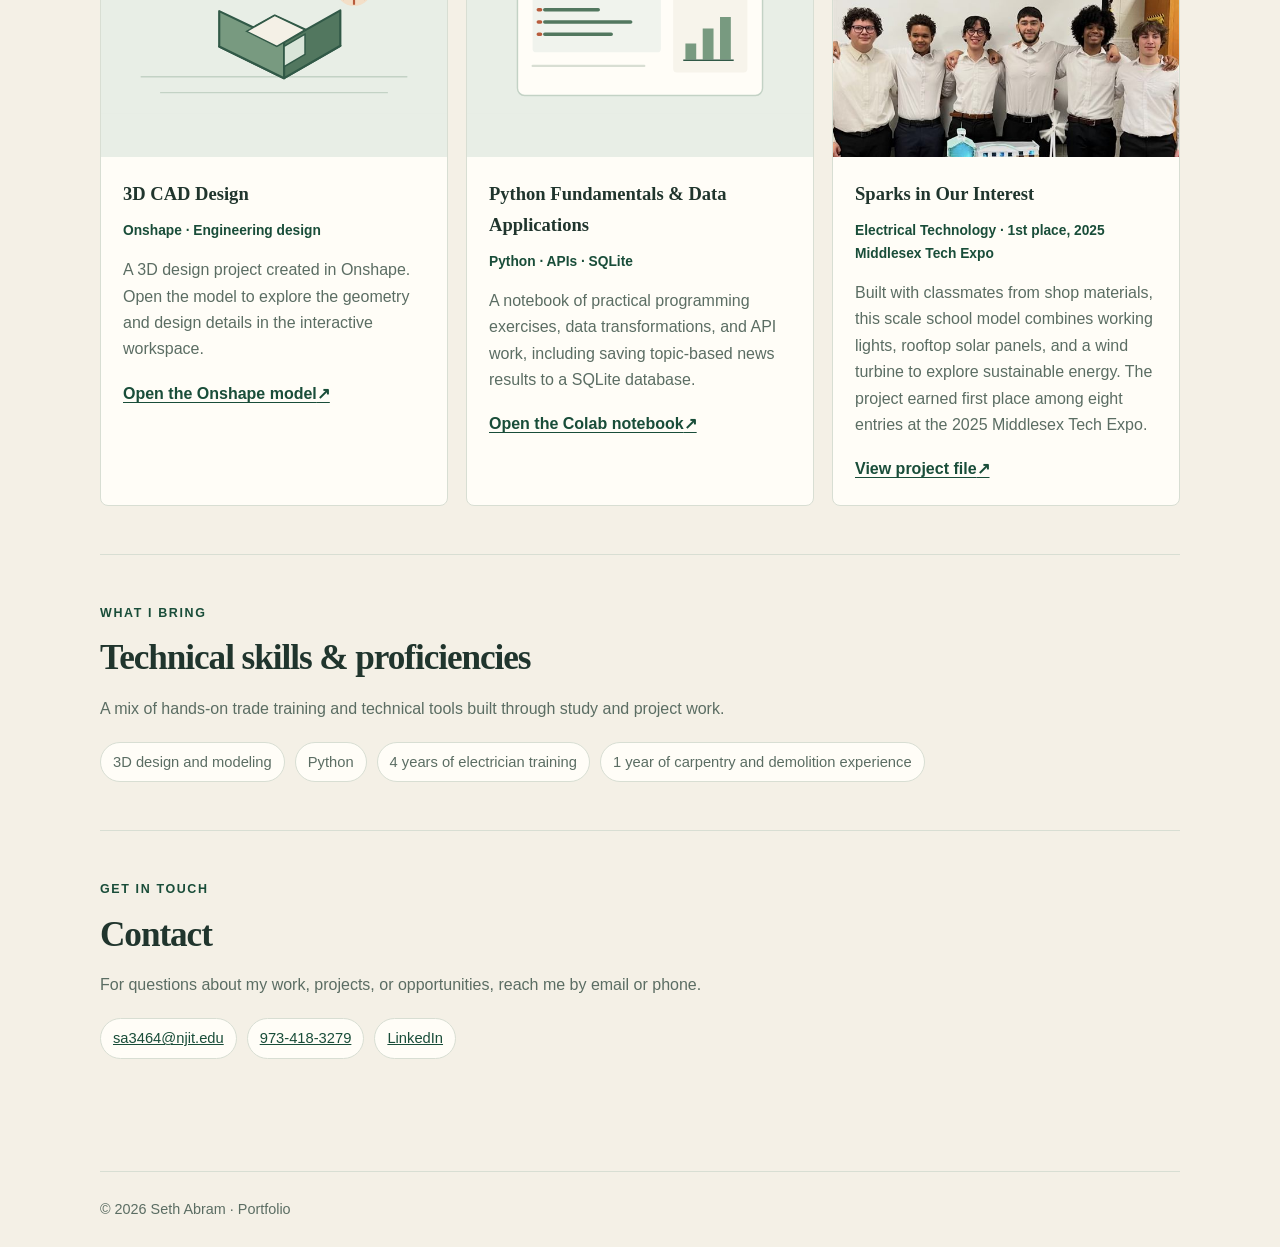
==== commit 78b71a9e: "Improve mobile performance and compress project image" ====
--- a/index.html
+++ b/index.html
@@ -6,10 +6,15 @@
   <meta name="description" content="Seth Abram's portfolio: electrical and computer engineering, hands-on projects, and community work.">
   <title>Seth Abram | Engineering Portfolio</title>
   <link rel="stylesheet" href="styles.css">
+  <noscript>
+    <style>
+      @media (max-width: 720px) { .menu-enhanced nav { display: flex; } }
+    </style>
+  </noscript>
 </head>
 <body>
   <div class="shell">
-    <header>
+    <header class="menu-enhanced">
       <a class="brand" href="#home">Seth Abram</a>
       <button class="menu-toggle" type="button" aria-controls="site-navigation" aria-expanded="false">
         <span class="menu-icon" aria-hidden="true"><span></span><span></span><span></span></span>
@@ -115,7 +120,7 @@
 
           <article class="project">
             <figure class="project-visual">
-              <img src="assets/sparks-in-our-interest.jpg" alt="Students standing with their scale school model, which includes working lights, rooftop solar panels, and a wind turbine." loading="lazy" decoding="async">
+              <img src="assets/sparks-in-our-interest.jpg" alt="Students standing with their scale school model, which includes working lights, rooftop solar panels, and a wind turbine." width="600" height="742" loading="lazy" decoding="async">
             </figure>
             <div class="project-copy">
               <h3>Sparks in Our Interest</h3>
@@ -165,7 +170,6 @@
 
     document.getElementById("year").textContent = new Date().getFullYear();
 
-    siteHeader.classList.add("menu-enhanced");
     menuToggle.addEventListener("click", () => {
       const isOpen = siteHeader.classList.toggle("menu-open");
       menuToggle.setAttribute("aria-expanded", String(isOpen));
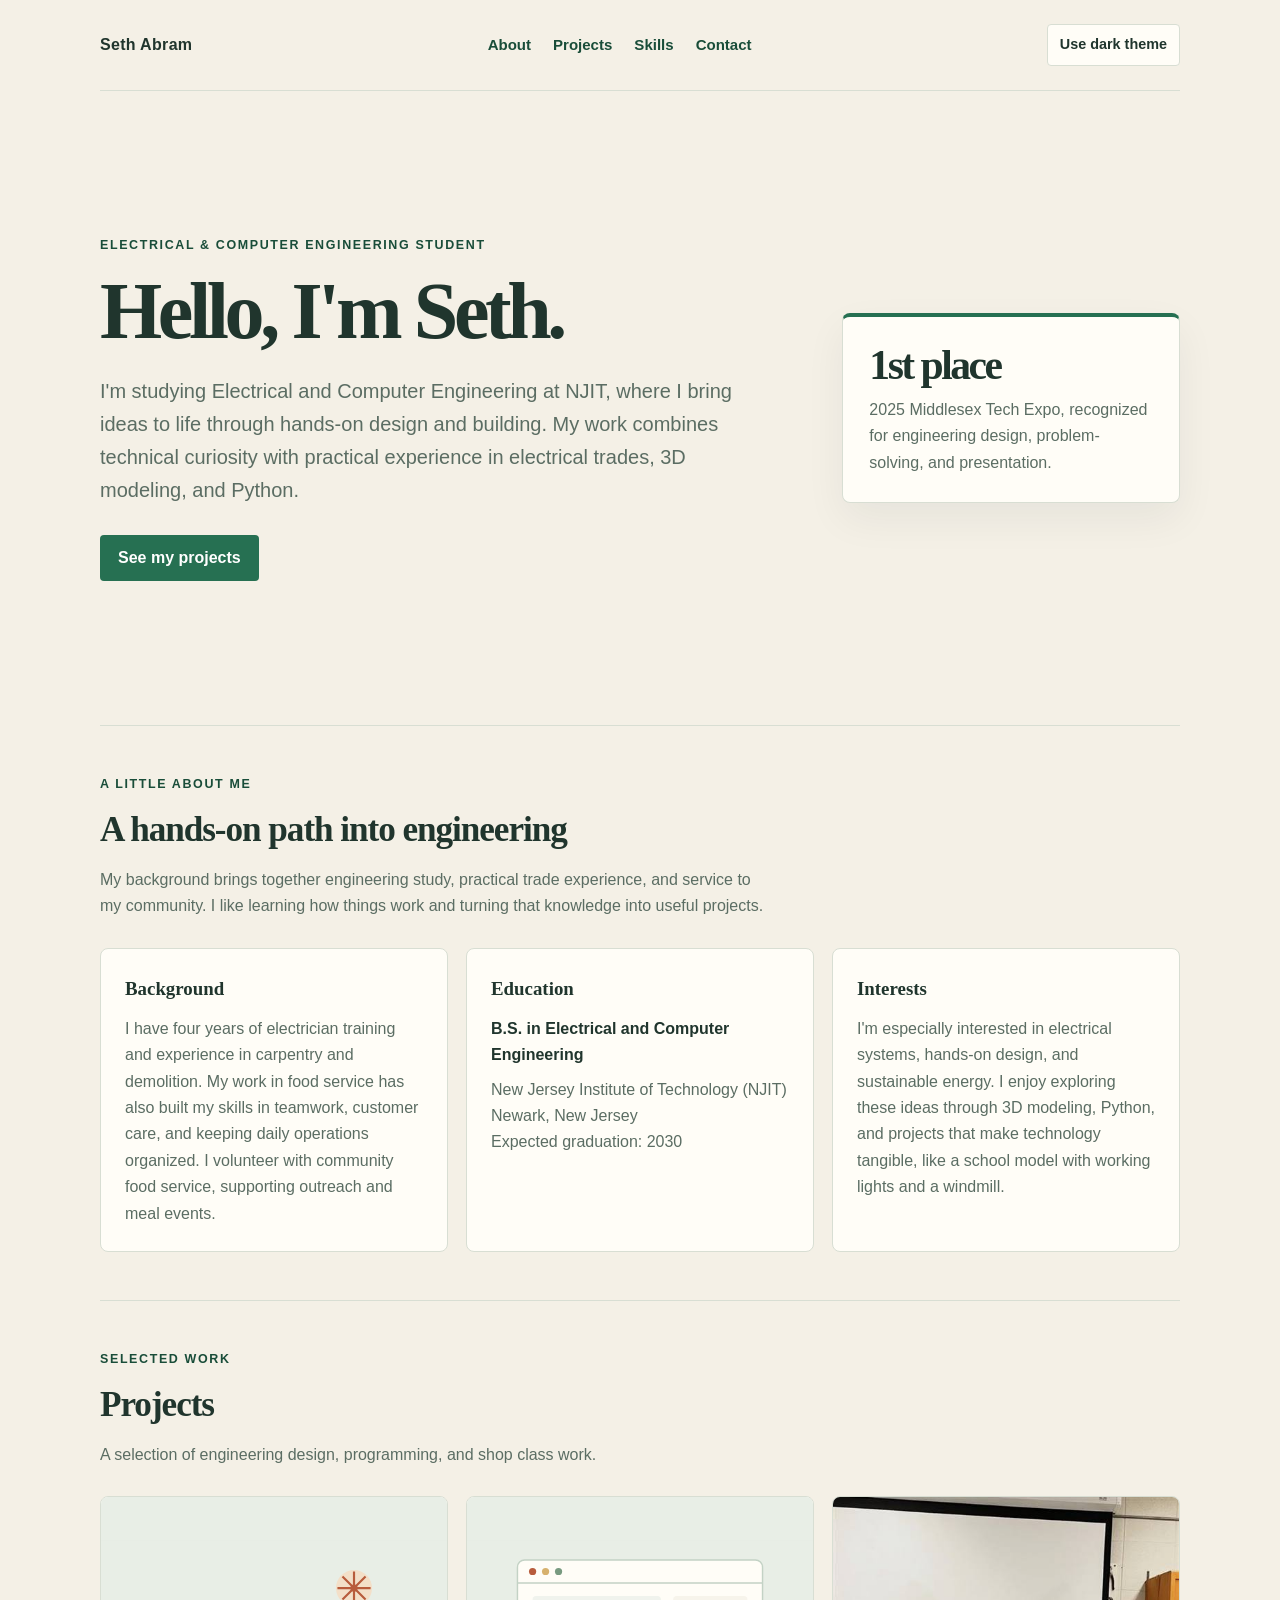
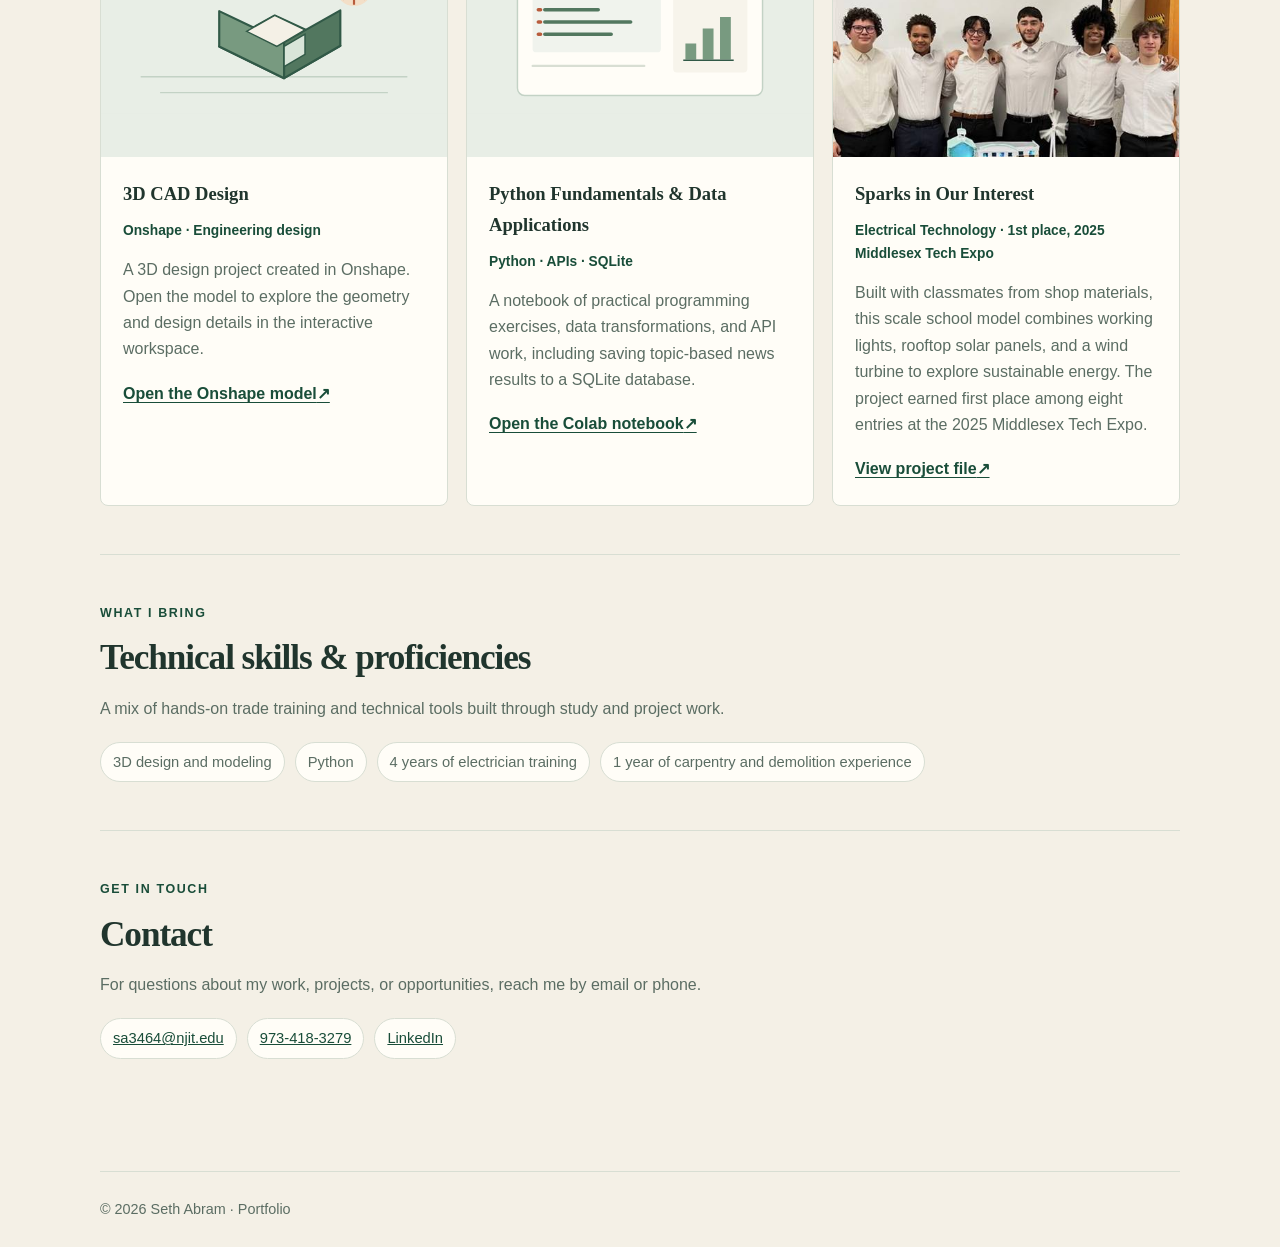
==== commit 552d0be8: "Reduce project image payload for Lighthouse" ====
--- a/index.html
+++ b/index.html
@@ -8,7 +8,7 @@
   <link rel="stylesheet" href="styles.css">
   <noscript>
     <style>
-      @media (max-width: 720px) { .menu-enhanced nav { display: flex; } }
+      @media (max-width: 720px) { header.menu-enhanced:not(.menu-open) nav { display: flex; } }
     </style>
   </noscript>
 </head>
@@ -120,7 +120,7 @@
 
           <article class="project">
             <figure class="project-visual">
-              <img src="assets/sparks-in-our-interest.jpg" alt="Students standing with their scale school model, which includes working lights, rooftop solar panels, and a wind turbine." width="600" height="742" loading="lazy" decoding="async">
+              <img src="assets/sparks-in-our-interest.jpg" alt="Students standing with their scale school model, which includes working lights, rooftop solar panels, and a wind turbine." width="500" height="618" loading="lazy" decoding="async">
             </figure>
             <div class="project-copy">
               <h3>Sparks in Our Interest</h3>
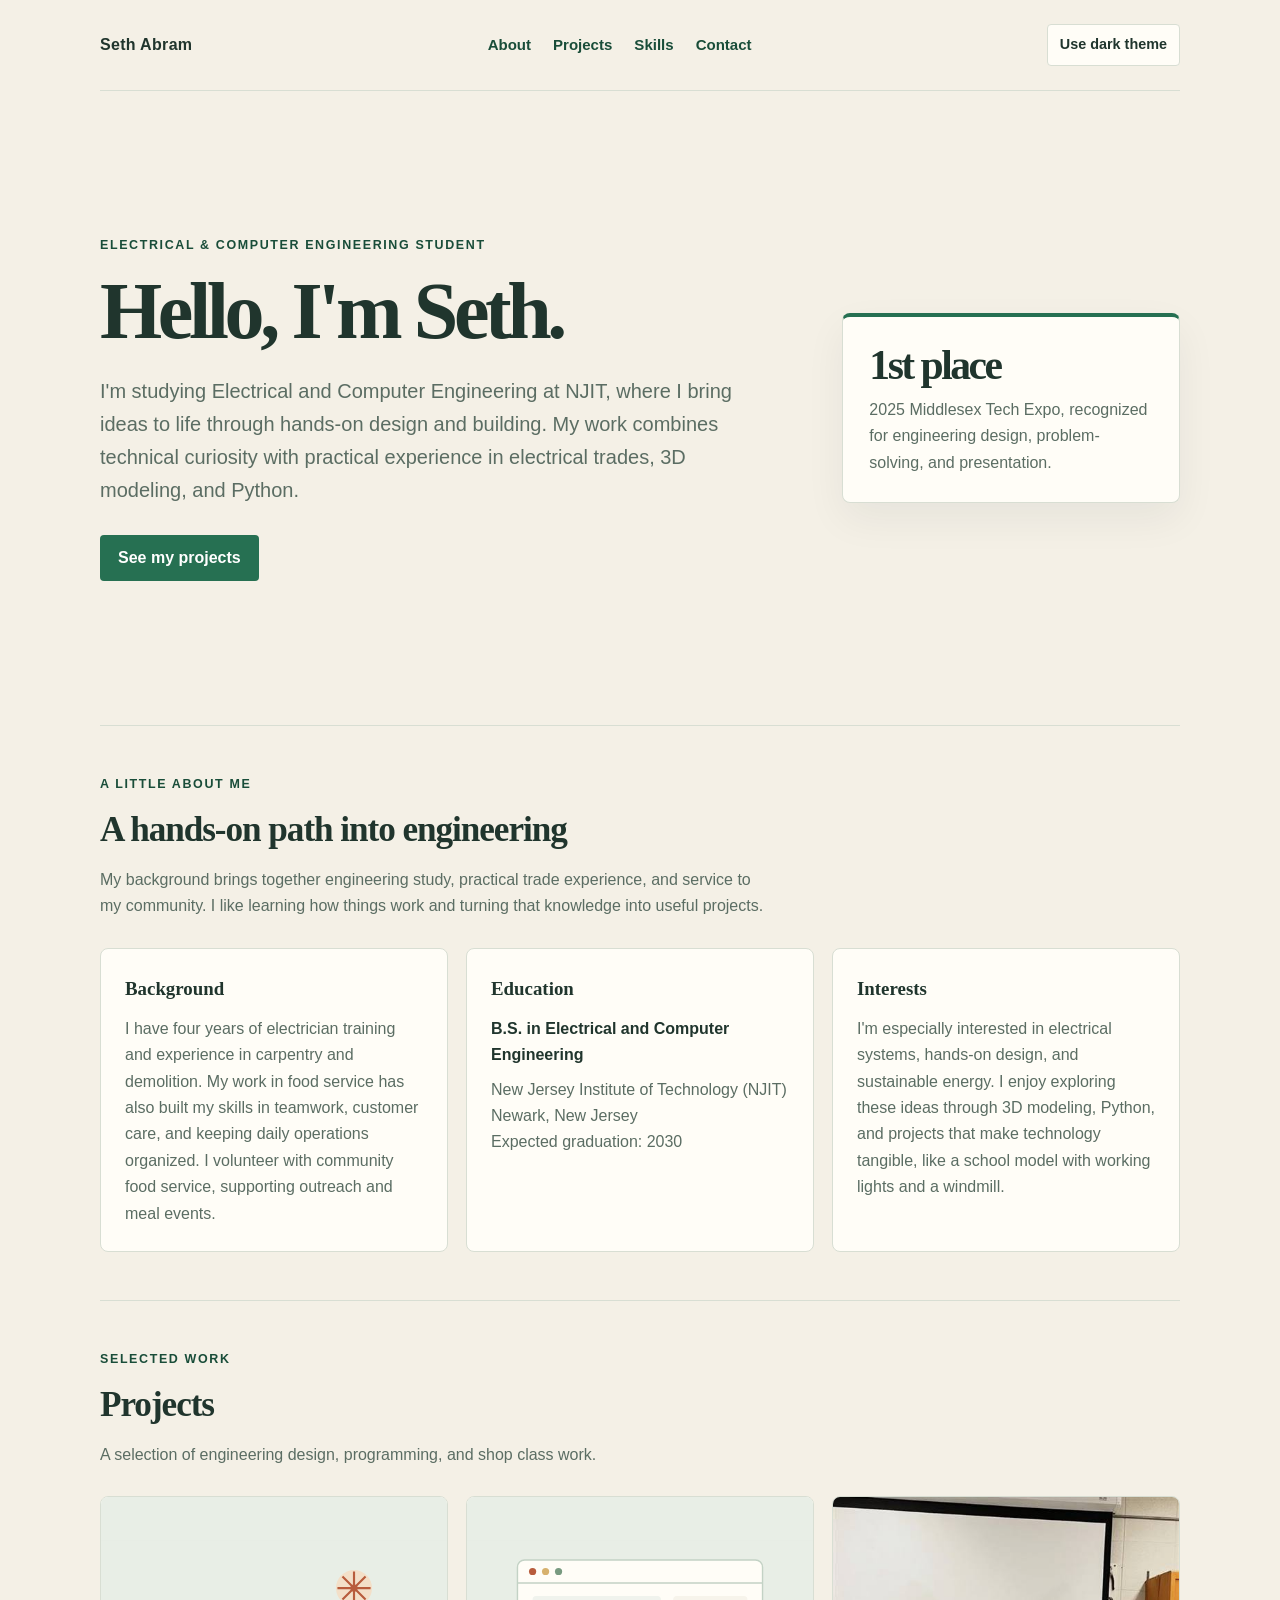
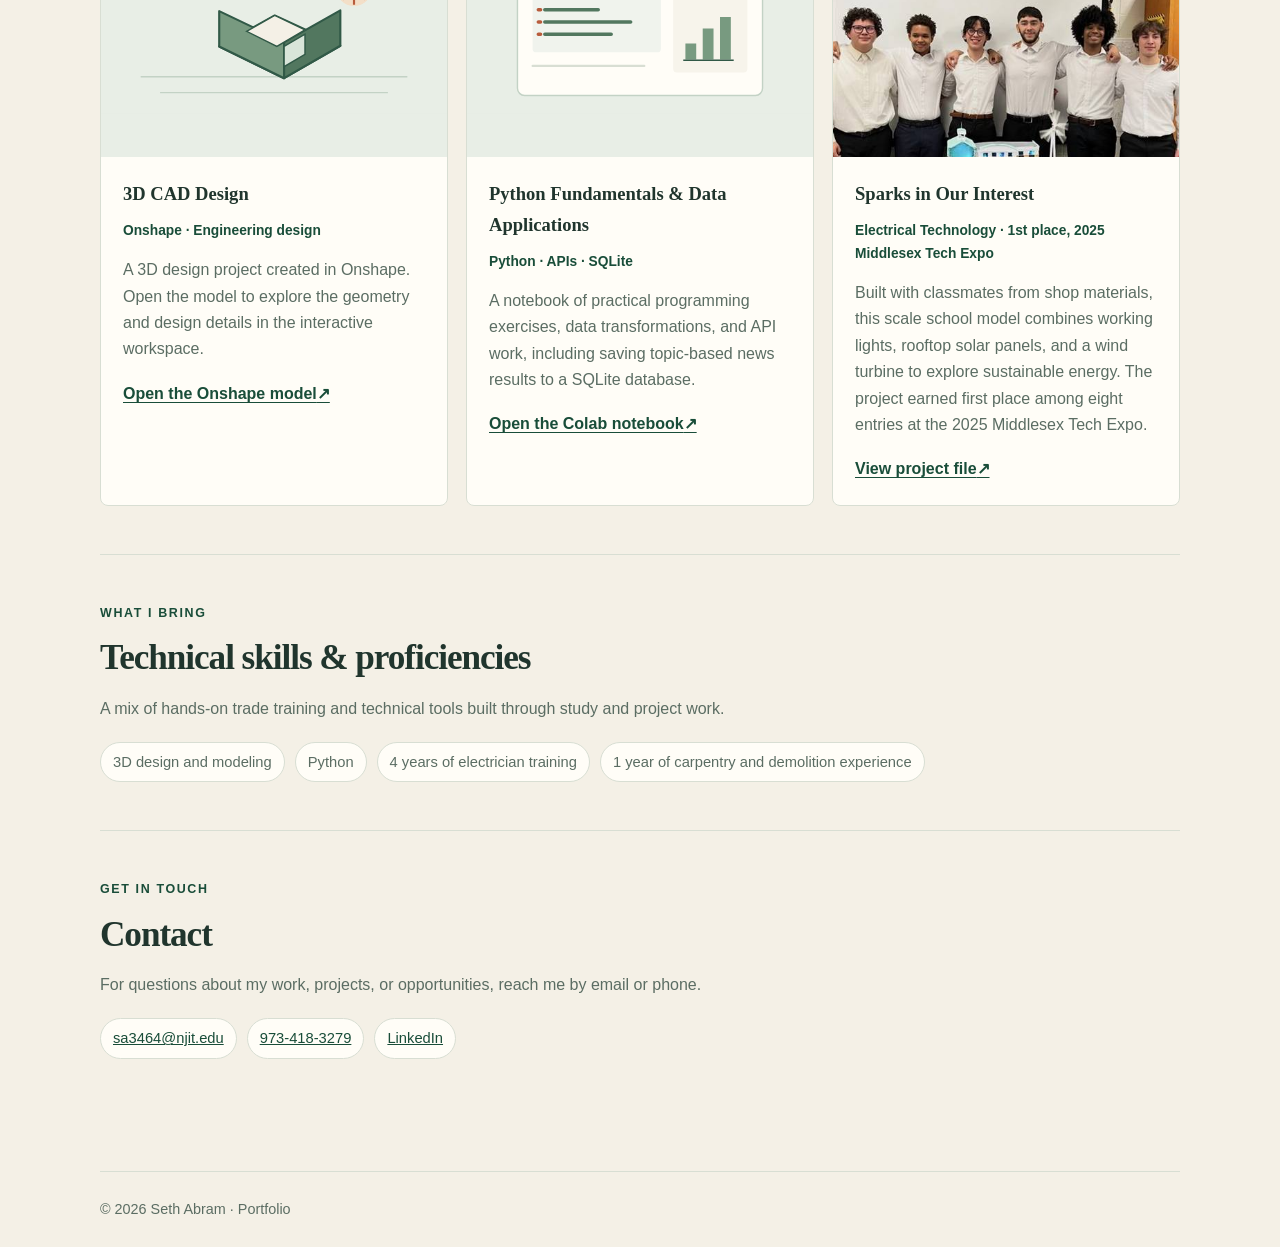
==== commit b2421c46: "Add subtle portfolio motion and hover effects" ====
--- a/index.html
+++ b/index.html
@@ -167,6 +167,21 @@
     const themeToggle = document.querySelector(".theme-toggle");
     const root = document.documentElement;
     const mobileLayout = window.matchMedia("(max-width: 720px)");
+    const projectCards = document.querySelectorAll(".project");
+
+    if ("IntersectionObserver" in window && !window.matchMedia("(prefers-reduced-motion: reduce)").matches) {
+      const projectObserver = new IntersectionObserver((entries, observer) => {
+        entries.forEach((entry) => {
+          if (entry.isIntersecting) {
+            entry.target.classList.add("is-visible");
+            observer.unobserve(entry.target);
+          }
+        });
+      }, { rootMargin: "0px 0px -32px 0px", threshold: 0.12 });
+
+      root.classList.add("motion-ready");
+      projectCards.forEach((card) => projectObserver.observe(card));
+    }
 
     document.getElementById("year").textContent = new Date().getFullYear();
 
--- a/styles.css
+++ b/styles.css
@@ -22,7 +22,10 @@
       line-height: 1.65;
     }
 
-    a { color: var(--accent-dark); }
+    a {
+      color: var(--accent-dark);
+      transition: color 180ms ease;
+    }
     a:hover { color: var(--focus); }
     a:focus-visible { outline: 3px solid var(--focus); outline-offset: 4px; }
 
@@ -83,6 +86,7 @@
       color: white;
       font-weight: 700;
       text-decoration: none;
+      transition: background-color 180ms ease, box-shadow 180ms ease, transform 180ms ease;
     }
 
     .button:hover { background: var(--accent-dark); color: white; }
@@ -132,6 +136,7 @@
       border: 1px solid var(--line);
       border-radius: 8px;
       background: var(--card);
+      transition: box-shadow 180ms ease, transform 180ms ease;
     }
 
     .project-visual {
@@ -166,8 +171,19 @@
       .project-grid { grid-template-columns: 1fr; }
     }
 
-    @media (prefers-reduced-motion: reduce) {
-      html { scroll-behavior: auto; }
+    @media (prefers-reduced-motion: no-preference) {
+      @keyframes fade-up {
+        from { opacity: 0; transform: translateY(16px); }
+        to { opacity: 1; transform: translateY(0); }
+      }
+
+      .hero h1,
+      .hero .lead {
+        animation: fade-up 520ms cubic-bezier(.2, .7, .25, 1) both;
+      }
+
+      .hero h1 { animation-delay: 40ms; }
+      .hero .lead { animation-delay: 120ms; }
     }
 
 :root[data-theme="dark"] {
@@ -198,6 +214,7 @@
   font-size: .9rem;
   font-weight: 700;
   cursor: pointer;
+  transition: background-color 180ms ease, border-color 180ms ease, box-shadow 180ms ease, color 180ms ease, transform 180ms ease;
 }
 
 .menu-toggle { display: none; }
@@ -214,3 +231,83 @@
 }
 button:focus-visible { outline: 3px solid var(--focus); outline-offset: 4px; }
 :root[data-theme="dark"] .button:hover { color: var(--paper); }
+
+nav a {
+  position: relative;
+  text-decoration: none;
+}
+
+nav a::after {
+  position: absolute;
+  right: 0;
+  bottom: -4px;
+  left: 0;
+  height: 2px;
+  background: var(--accent);
+  content: "";
+  transform: scaleX(0);
+  transform-origin: left;
+  transition: transform 180ms ease;
+}
+
+@media (hover: hover) and (prefers-reduced-motion: no-preference) {
+  nav a:hover::after,
+  nav a:focus-visible::after { transform: scaleX(1); }
+
+  .button:hover,
+  .menu-toggle:hover,
+  .theme-toggle:hover {
+    box-shadow: 0 5px 14px rgb(23 42 53 / 12%);
+    transform: translateY(-2px);
+  }
+
+  .project:hover {
+    box-shadow: 0 14px 30px rgb(23 42 53 / 12%);
+    transform: translateY(-4px);
+  }
+
+  html.motion-ready .project.is-visible:hover {
+    box-shadow: 0 14px 30px rgb(23 42 53 / 12%);
+    transform: translateY(-4px);
+  }
+}
+
+@media (prefers-reduced-motion: no-preference) {
+  html.motion-ready .project {
+    opacity: 0;
+    transform: translateY(18px);
+    transition: box-shadow 180ms ease, opacity 420ms ease, transform 420ms cubic-bezier(.2, .7, .25, 1);
+  }
+
+  html.motion-ready .project.is-visible {
+    opacity: 1;
+    transform: translateY(0);
+  }
+
+  html.motion-ready .project.is-visible:hover {
+    transition-delay: 0ms;
+    transition-duration: 180ms;
+  }
+
+  html.motion-ready .project:nth-child(2) { transition-delay: 60ms; }
+  html.motion-ready .project:nth-child(3) { transition-delay: 120ms; }
+}
+
+@media (prefers-reduced-motion: reduce) {
+  html { scroll-behavior: auto; }
+
+  *,
+  *::before,
+  *::after {
+    animation-duration: 0.01ms !important;
+    animation-iteration-count: 1 !important;
+    scroll-behavior: auto !important;
+    transition-duration: 0.01ms !important;
+    transition-delay: 0ms !important;
+  }
+
+  html.motion-ready .project {
+    opacity: 1;
+    transform: none;
+  }
+}
